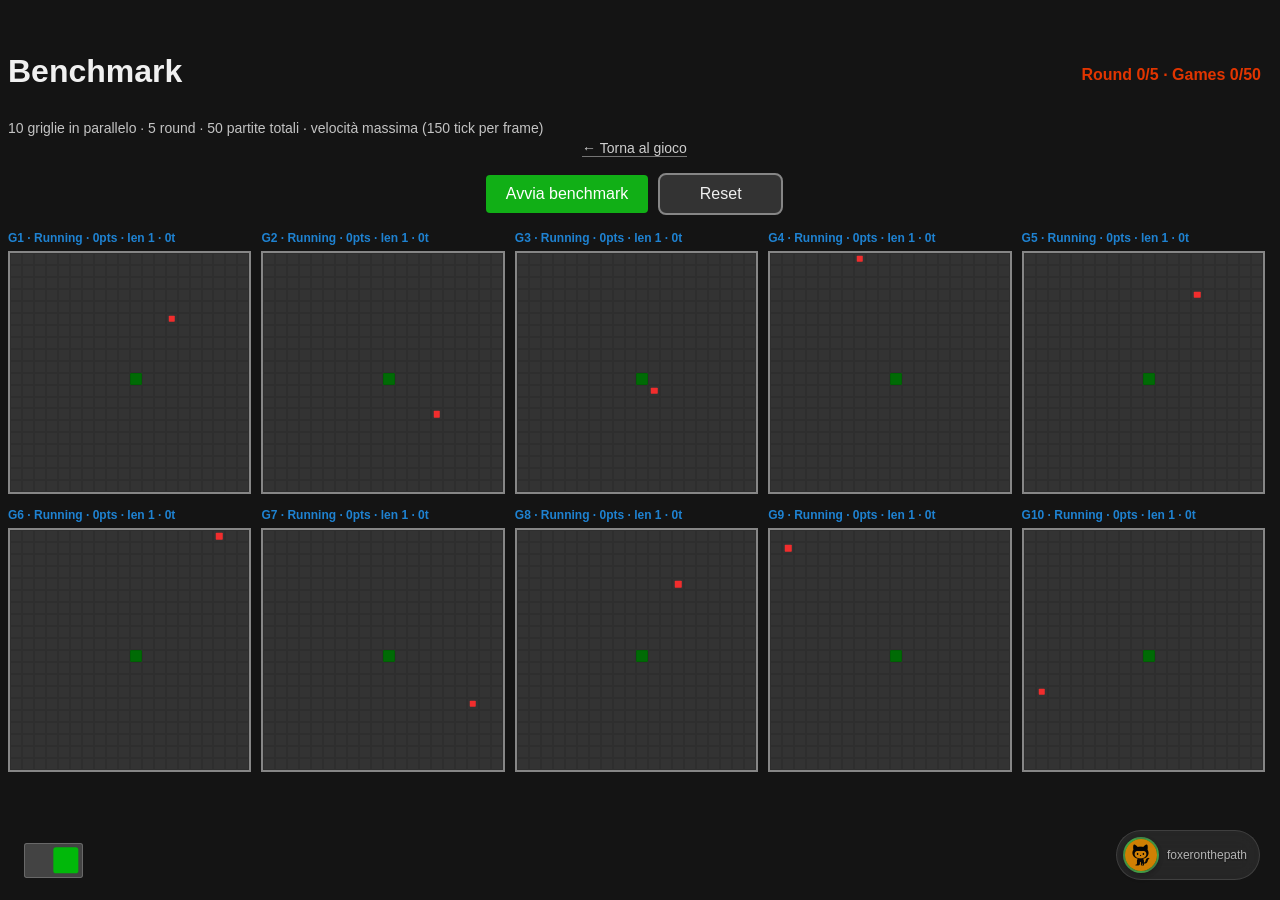
==== benchmark.html @ d87248bb "Add benchmark page and rename files" ====
<!DOCTYPE html>
<html lang="it">
  <head>
    <meta charset="UTF-8" />
    <meta name="viewport" content="width=device-width, initial-scale=1.0" />
    <meta
      name="description"
      content="Benchmark — 50 partite automatiche con Hamilton Solver"
    />
    <title>Benchmark — Snake Game</title>
    <link rel="icon" href="./assets/favicon.png" type="image/png" />
    <link rel="stylesheet" href="style.css" />
    <link rel="stylesheet" href="benchmark.css" />
  </head>
  <body>
    <div class="snow-container"></div>

    <main class="game-container benchmark-page">
      <header class="header">
        <div class="header-top">
          <h1>Benchmark</h1>
          <div class="score" aria-live="polite">
            <span id="progress-text">Round 0/5 · Games 0/50</span>
          </div>
        </div>
        <p class="benchmark-subtitle">
          10 griglie in parallelo · 5 round · 50 partite totali · velocità massima
          (150 tick per frame)
        </p>
        <a class="benchmark-back-link" href="index.html">← Torna al gioco</a>
      </header>

      <section class="controls benchmark-toolbar">
        <div class="buttons">
          <button id="start-btn" type="button">Avvia benchmark</button>
          <button id="reset-btn" type="button">Reset</button>
        </div>
      </section>

      <section id="grids-container" aria-label="Griglie benchmark"></section>

      <section id="report-panel" class="hidden" aria-live="polite">
        <h2>Report finale</h2>
        <div id="report-body"></div>
      </section>
    </main>

    <label class="switch" id="snow-switch-container">
      <input type="checkbox" id="bottom-left-switch" checked />
      <span class="switch-tooltip" id="switch-tooltip">Snow OFF</span>
    </label>

    <div class="developer-credit">
      <div class="logo-container">
        <div class="logo-circle">
          <img
            src="./assets/logo.png"
            alt="Developer Logo"
            class="logo-image"
            onerror="this.style.display='none'; this.nextElementSibling.style.display='block';"
          />
          <span
            class="logo-fallback"
            style="display: none; color: white; font-size: 16px; font-weight: bold; text-shadow: 0 1px 2px rgba(0, 0, 0, 0.5);"
            >R</span
          >
        </div>
        <span class="nickname">foxeronthepath</span>
      </div>
    </div>

    <script src="./js/snow.js"></script>
    <script src="./js/hamilton-solver.js"></script>
    <script src="./js/benchmark.js"></script>
  </body>
</html>
---- style.css ----
* {
  user-select: none;
}


:root {
  --bg-color: rgba(0, 0, 0, 0.92);
  --text-color: #f0f0f0;
  --grid-bg: #333;
  --grid-border: #868686;
  --snake-color: #01b80a;
  --snake-border: #16831b;
  --snake-head-color: #006b05;
  --food-color: #f12d2d;
  --btn-bg-color: #f1f1f1;
  --grid-border-color: rgba(0, 0, 0, 0.1);
}

html {
  scrollbar-gutter: stable;
}

body {
  display: flex;
  flex-direction: column;
  justify-content: center;
  align-items: center;
  background: var(--bg-color);
  color: var(--text-color);
  font-family: Arial, sans-serif;
}

.game-container {
  display: flex;
  flex-direction: column;
  align-items: center;
  width: 100%;
  max-width: 650px;
  position: relative;
  z-index: 10;
}

.header {
  margin-top: 50px;
  text-align: center;
  align-items: center;
  width: 90%;
  transition: all 0.3s ease;
}

.header-top {
  display: flex;
  justify-content: space-between;
  align-items: center;
}

.score {
  font-size: 24px;
  font-weight: bold;
  color: #e23500;
}

.grid {
  display: grid;
  grid-template-columns: repeat(20, 30px);
  grid-template-rows: repeat(20, 30px);
  border: 2px solid var(--grid-border);
  background-color: var(--grid-bg);
  transition: background-color 0.3s, border-color 0.3s;
}

.cell {
  width: 30px;
  height: 30px;
  box-sizing: border-box;
  border: 1px solid var(--grid-border-color);
}

.snake {
  background-color: var(--snake-color);
  border-radius: 10%;
}

.snake-head {
  background-color: var(--snake-head-color);
  border: 1px solid var(--snake-head-border);
  border-radius: 10%;
}

.snake-eye {
  position: absolute;
  width: 6px;
  height: 6px;
  background-color: white;
  border-radius: 10%;
}

.food {
  position: relative;
}

@keyframes pulse {
  0% {
    transform: translate(-50%, -50%) scale(0.8);
  }
  50% {
    transform: translate(-50%, -50%) scale(1);
  }
  100% {
    transform: translate(-50%, -50%) scale(0.8);
  }
}

.food::after {
  content: "";
  position: absolute;
  top: 50%;
  left: 50%;
  transform: translate(-50%, -50%);
  width: 70%;
  height: 70%;
  background-color: var(--food-color);
  border-radius: 10%;
  animation: pulse 1.5s infinite ease-in-out;
}

.controls {
  margin-top: 20px;
  margin-bottom: 60px;
  text-align: center;
}

.control-hints {
  margin-top: 15px;
  max-height: 200px;
  overflow: hidden;
  transition: max-height 0.3s ease-in-out, opacity 0.3s ease-in-out;
  opacity: 1;
}

.control-hints.hidden {
  max-height: 0;
  opacity: 0;
  margin-top: 0;
}

.control-hints p {
  margin-bottom: 8px;
  font-size: 14px;
  color: var(--text-color);
  opacity: 0.8;
}

.control-hints strong {
  color: #ec211a !important;
  font-weight: bold !important;
}

.buttons {
  display: flex;
  gap: 10px;
  justify-content: center;
}

#start-btn,
#pause-btn {
  padding: 10px 20px;
  font-size: 16px;
  color: white;
  border: none;
  border-radius: 4px;
  cursor: pointer;
  transition: transform 0.2s, box-shadow 0.3s, background-color 0.3s;
  position: relative;
  overflow: hidden;
}

#help-btn {
  background: var(--grid-bg);
  color: var(--text-color);
  transition: all 0.3s ease;
  border: 2px solid var(--grid-border);
  border-radius: 8px;
  padding: 12px 16px;
  font-size: 1rem;
  cursor: pointer;
  margin-left: 20px;
  min-width: 110px;
}

#border-mode-btn {
  padding: 10px 20px;
  background-color: var(--food-color);
  font-size: 16px;
  color: white;
  border: none;
  border-radius: 4px;
  cursor: pointer;
  position: relative;
  overflow: hidden;
}


#border-mode-btn.wrap-mode {
  background: #11af16;
  color: white;
}

#start-btn {
  background-color: #11af16;
}

#pause-btn {
  background-color: #2196f3;
}

#start-btn:focus,
#pause-btn:focus,
#help-btn:focus,
#border-mode-btn:focus {
  outline: none;
}

.hidden {
  display: none;
}

.modal {
  position: fixed;
  top: 0;
  left: 0;
  width: 100vw;
  height: 100vh;
  background: rgba(0, 0, 0, 0.5);
  display: flex;
  align-items: center;
  justify-content: center;
  z-index: 1000;
}
.modal-content {
  background: var(--grid-bg);
  color: var(--text-color);
  padding: 32px 24px;
  border-radius: 12px;
  text-align: center;
  min-width: 250px;
  box-shadow: 0 4px 24px rgba(0, 0, 0, 0.2);
}
.modal.hidden {
  display: none;
}

#close-modal-btn {
  margin-top: 12px;
  padding: 12px 24px;
  font-size: 16px;
  background: #11af16;
  color: #fff;
  border: none;
  border-radius: 6px;
  cursor: pointer;
}

#final-score {
  color: #eb1111;
  font-size: 24px;
  font-weight: bold;
  margin-top: 12px;
}

/* Audio Controls */
.controls {
  position: relative;
}

.controls .buttons button:not(#audio-panel-toggle,#help-btn) {
  min-width: 125px;
  text-align: center;
}

.audio-toggle-btn {
  background: var(--grid-bg);
  color: var(--text-color);
  border: 2px solid var(--grid-border);
  border-radius: 8px;
  padding: 12px 16px;
  font-size: 1rem;
  cursor: pointer;
  transition: all 0.3s ease;
}

.audio-panel {
  position: absolute;
  bottom: calc(100% + 8px);
  left: 50%;
  transform: translateX(-50%);
  background: var(--grid-bg);
  border: 2px solid var(--grid-border);
  border-radius: 12px;
  padding: 1rem;
  min-width: 280px;
  box-shadow: 0 6px 20px rgba(0, 0, 0, 0.3);
  z-index: 1000;
}

.audio-panel h3 {
  margin: 0 0 1rem 0;
  color: var(--text-color);
  font-size: 1.1rem;
  text-align: center;
  border-bottom: 1px solid var(--grid-border);
  padding-bottom: 0.5rem;
}

.audio-control-group {
  margin-bottom: 1rem;
}

.audio-control-group:last-child {
  margin-bottom: 0;
}

.audio-control-header {
  display: flex;
  justify-content: space-between;
  align-items: center;
  margin-bottom: 0.5rem;
}

.audio-label {
  color: var(--text-color);
  font-weight: 500;
  font-size: 0.9rem;
}

.toggle-btn {
  background: #4caf50;
  color: white;
  border: none;
  border-radius: 4px;
  padding: 4px 8px;
  font-size: 0.8rem;
  font-weight: bold;
  cursor: pointer;
  transition: all 0.2s ease;
  min-width: 40px;
}

.toggle-btn.active {
  background: #4caf50;
}

.toggle-btn:not(.active) {
  background: #f44336;
}

.volume-control {
  display: flex;
  align-items: center;
  gap: 8px;
}

.volume-label {
  font-size: 0.8rem;
  color: var(--text-color);
  opacity: 0.7;
}

.volume-slider {
  flex: 1;
  height: 6px;
  border-radius: 3px;
  background: var(--grid-border-color);
  outline: none;
  cursor: pointer;
  appearance: none;
}

.volume-slider::-webkit-slider-thumb {
  appearance: none;
  width: 16px;
  height: 16px;
  border-radius: 50%;
  background: var(--snake-color);
  cursor: pointer;
  border: 2px solid var(--text-color);
  transition: all 0.2s ease;
}

.volume-slider::-webkit-slider-thumb:hover {
  transform: scale(1.2);
  box-shadow: 0 2px 6px rgba(0, 0, 0, 0.3);
}

.volume-slider::-moz-range-thumb {
  width: 16px;
  height: 16px;
  border-radius: 50%;
  background: var(--snake-color);
  cursor: pointer;
  border: 2px solid var(--text-color);
  transition: all 0.2s ease;
}

.volume-slider::-moz-range-thumb:hover {
  transform: scale(1.2);
  box-shadow: 0 2px 6px rgba(0, 0, 0, 0.3);
}

.volume-display {
  font-size: 0.8rem;
  color: var(--text-color);
  font-weight: 500;
  min-width: 35px;
  text-align: right;
}

/* Bottom Left Switch */
.switch {
  --false: var(--food-color);
  --true: var(--snake-color);
  position: fixed;
  bottom: 15px;
  left: 20px;
  z-index: 9999;
  cursor: pointer;
}

.switch-tooltip {
  position: absolute;
  bottom: calc(100% + 10px);
  left: 50%;
  transform: translateX(-50%);
  background-color: rgba(0, 0, 0, 0.85);
  color: white;
  padding: 8px 12px;
  border-radius: 6px;
  font-size: 12px;
  font-weight: 500;
  white-space: nowrap;
  opacity: 0;
  pointer-events: none;
  transition: opacity 0.3s ease;
  z-index: 10000;
  min-width: 60px;
  text-align: center;
}

.switch-tooltip::after {
  content: '';
  position: absolute;
  top: 100%;
  left: 50%;
  transform: translateX(-50%);
  border: 5px solid transparent;
  border-top-color: rgba(0, 0, 0, 0.85);
}

.switch-tooltip.show {
  opacity: 1;
}

.switch input[type=checkbox] {
  appearance: none;
  height: 2.2rem;
  width: 3.7rem;
  background-color: rgba(255, 255, 255, 0.2);
  position: relative;
  border-radius: .2em;
  cursor: pointer;
  border: 1px solid rgba(255, 255, 255, 0.2);
}

.switch input[type=checkbox]::before {
  content: '';
  display: block;
  height: 1.9em;
  width: 1.9em;
  transform: translate(-50%, -50%);
  position: absolute;
  top: 50%;
  left: calc(1.9em/2 + .3em);
  background-color: var(--false);
  border-radius: .2em;
  transition: .3s ease;
}

.switch input[type=checkbox]:checked::before {
  background-color: var(--true);
  left: calc(100% - (1.9em/2 + .3em));
}

/* Developer Credit */
.developer-credit {
  position: fixed;
  bottom: 20px;
  right: 20px;
  z-index: 9999;
  display: flex;
  flex-direction: column;
  align-items: flex-end;
  gap: 8px;
}

.benchmark-link {
  display: inline-block;
  padding: 6px 14px;
  font-size: 12px;
  font-weight: 600;
  color: var(--text-color);
  text-decoration: none;
  border-radius: 20px;
  background: rgba(255, 255, 255, 0.1);
  border: 1px solid rgba(255, 255, 255, 0.15);
  backdrop-filter: blur(10px);
  text-shadow: 0 1px 2px rgba(0, 0, 0, 0.8);
  transition: all 0.3s ease;
  user-select: none;
  opacity: 0.8;
}

.benchmark-link:hover {
  opacity: 1;
  transform: scale(1.05);
  background: rgba(155, 89, 182, 0.35);
  border-color: rgba(155, 89, 182, 0.6);
  color: #fff;
}

.logo-container {
  display: flex;
  align-items: center;
  gap: 8px;
  border-radius: 25px;
  padding: 6px 12px 6px 6px;
  backdrop-filter: blur(10px);
  transition: all 0.3s ease;
  opacity: 0.8;
}

.logo-container:hover {
  opacity: 1;
  transform: scale(1.05);
}

.logo-circle {
  width: 32px;
  height: 32px;
  border-radius: 50%;
  background: linear-gradient(
    135deg,
    var(--snake-color),
    var(--snake-head-color)
  );
  display: flex;
  align-items: center;
  justify-content: center;
  box-shadow: 0 2px 8px rgba(0, 0, 0, 0.3);
  border: 2px solid rgba(255, 255, 255, 0.3);
}

.logo-image {
  width: 100%;
  height: 100%;
  object-fit: cover;
  border-radius: 50%;
  transition: all 0.3s ease;
}

.nickname {
  color: var(--text-color);
  font-size: 12px;
  font-weight: 500;
  transition: all 0.3s ease;
  opacity: 0.9;
  user-select: none;
}

.logo-container {
  background: rgba(255, 255, 255, 0.1);
  border: 1px solid rgba(255, 255, 255, 0.15);
}

.nickname {
  text-shadow: 0 1px 2px rgba(0, 0, 0, 0.8);
}

::-webkit-scrollbar {
  width: 0.7em;
}

::-webkit-scrollbar-track {
  background: var(--grid-bg);
}

::-webkit-scrollbar-thumb {
  background: var(--snake-color);
  border-radius: 5px;
}

/* Snow Effect */
.snow-container {
  position: fixed;
  top: 0;
  left: 0;
  overflow: hidden;
  width: 100vw;
  height: 100vh;
  z-index: 1;
  pointer-events: none;
  opacity: 1;
  transition: opacity 0.8s ease-out;
}

.snow-container.fade-out {
  opacity: 0;
}

.snowflake {
  position: absolute;
  background-color: white;
  border-radius: 30%;
  opacity: 0.8;
  pointer-events: none;
}

@keyframes fall {
  0% {
    opacity: 0;
    transform: translateY(0);
  }
  10% {
    opacity: 1;
  }
  100% {
    opacity: 0.5;
    transform: translateY(100vh);
  }
}

@keyframes diagonal-fall {
  0% {
    opacity: 0;
    transform: translate(0, 0);
  }
  10% {
    opacity: 1;
  }
  100% {
    opacity: 0.25;
    transform: translate(10vw, 100vh);
  }
}
---- benchmark.css ----
/* Benchmark page — extends style.css */

.benchmark-page {
  max-width: 1320px;
  width: 100%;
  padding: 0 12px 48px;
}

.benchmark-page .header {
  margin-top: 24px;
  width: 100%;
}

.benchmark-page .header-top {
  flex-wrap: wrap;
  gap: 12px;
}

.benchmark-subtitle {
  margin: 8px 0 0;
  font-size: 14px;
  opacity: 0.8;
  text-align: left;
  width: 100%;
}

.benchmark-toolbar {
  margin-top: 16px;
  margin-bottom: 8px;
  width: 100%;
}

.benchmark-toolbar .buttons {
  flex-wrap: wrap;
  align-items: center;
  gap: 10px;
}

#reset-btn {
  background: var(--grid-bg);
  color: var(--text-color);
  border: 2px solid var(--grid-border);
  border-radius: 8px;
  padding: 10px 20px;
  font-size: 16px;
  cursor: pointer;
  min-width: 125px;
}

#reset-btn:disabled {
  opacity: 0.5;
  cursor: not-allowed;
}

#progress-text {
  font-size: 16px;
  font-weight: bold;
  color: #e23500;
  margin-left: 8px;
}

#grids-container {
  display: grid;
  grid-template-columns: repeat(5, 1fr);
  gap: 14px;
  width: 100%;
  margin-top: 8px;
}

@media (max-width: 1100px) {
  #grids-container {
    grid-template-columns: repeat(2, 1fr);
  }
}

@media (max-width: 520px) {
  #grids-container {
    grid-template-columns: 1fr;
  }
}

.grid-wrapper {
  display: flex;
  flex-direction: column;
  align-items: stretch;
}

.grid-status {
  font-size: 12px;
  font-weight: bold;
  margin-bottom: 6px;
  opacity: 0.85;
  white-space: nowrap;
  overflow: hidden;
  text-overflow: ellipsis;
}

.grid-status.status-idle {
  opacity: 0.65;
}

.grid-status.status-running {
  color: #2196f3;
}

.grid-status.status-win {
  color: var(--snake-color);
}

.grid-status.status-lose {
  color: var(--food-color);
}

.grid-status.status-timeout {
  color: #f5b041;
}

.benchmark-grid {
  display: grid;
  grid-template-columns: repeat(20, 1fr);
  grid-template-rows: repeat(20, 1fr);
  border: 2px solid var(--grid-border);
  background-color: var(--grid-bg);
  width: 100%;
  aspect-ratio: 1;
  transition: background-color 0.3s, border-color 0.3s;
}

.benchmark-grid .cell {
  width: auto;
  height: auto;
  min-width: 0;
  min-height: 0;
  box-sizing: border-box;
  border: 1px solid var(--grid-border-color);
}

.benchmark-grid .food::after {
  width: 65%;
  height: 65%;
}

#report-panel {
  width: 100%;
  margin-top: 24px;
  padding: 24px 20px;
  background: var(--grid-bg);
  border: 2px solid var(--grid-border);
  border-radius: 12px;
  box-shadow: 0 4px 24px rgba(0, 0, 0, 0.2);
}

#report-panel h2 {
  margin: 0 0 16px;
  text-align: center;
}

#report-panel h3 {
  margin: 20px 0 10px;
  font-size: 1rem;
  color: var(--text-color);
  opacity: 0.9;
  border-bottom: 1px solid var(--grid-border);
  padding-bottom: 6px;
}

.report-summary {
  display: grid;
  grid-template-columns: repeat(auto-fill, minmax(120px, 1fr));
  gap: 10px;
}

.stat-card {
  background: rgba(0, 0, 0, 0.25);
  border: 1px solid var(--grid-border-color);
  border-radius: 8px;
  padding: 12px 8px;
  text-align: center;
}

.stat-card.win .stat-value {
  color: var(--snake-color);
}

.stat-card.lose .stat-value {
  color: var(--food-color);
}

.stat-card.timeout .stat-value {
  color: #f5b041;
}

.stat-card.rate .stat-value {
  color: #e23500;
}

.stat-value {
  display: block;
  font-size: 1.5rem;
  font-weight: bold;
}

.stat-label {
  display: block;
  font-size: 12px;
  opacity: 0.75;
  margin-top: 4px;
}

.report-table {
  width: 100%;
  border-collapse: collapse;
  font-size: 14px;
}

.report-table th,
.report-table td {
  border-bottom: 1px solid var(--grid-border-color);
  padding: 8px 10px;
  text-align: left;
}

.report-table th {
  opacity: 0.8;
  font-weight: bold;
}

.win-cell {
  color: var(--snake-color);
  font-weight: bold;
}

.lose-cell {
  color: var(--food-color);
  font-weight: bold;
}

.detail-table {
  max-height: 300px;
  display: block;
  overflow: auto;
}

.detail-table thead,
.detail-table tbody {
  display: table;
  width: 100%;
}

.status-win {
  color: var(--snake-color);
  font-weight: bold;
}

.status-lose {
  color: var(--food-color);
  font-weight: bold;
}

.status-timeout {
  color: #f5b041;
  font-weight: bold;
}

.report-note {
  margin: 16px 0 0;
  font-size: 13px;
  opacity: 0.7;
  text-align: center;
}

.benchmark-back-link {
  display: inline-block;
  margin-top: 4px;
  font-size: 14px;
  color: var(--text-color);
  opacity: 0.85;
  text-decoration: none;
  border-bottom: 1px solid var(--grid-border);
}

.benchmark-back-link:hover {
  opacity: 1;
  color: var(--snake-color);
}
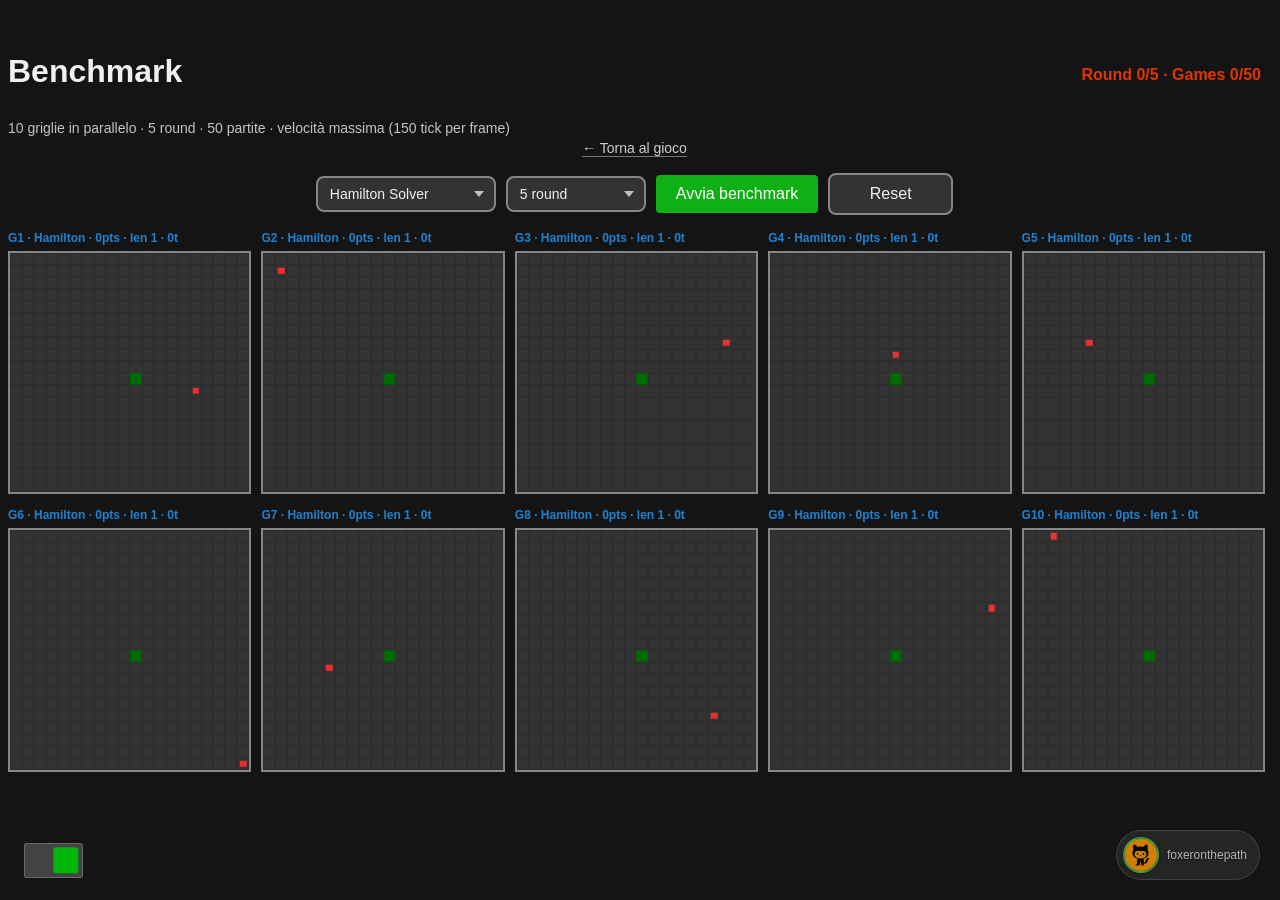
==== commit c62c81c8: "Add rounds select to benchmark page" ====
--- a/benchmark.html
+++ b/benchmark.html
@@ -5,7 +5,7 @@
     <meta name="viewport" content="width=device-width, initial-scale=1.0" />
     <meta
       name="description"
-      content="Benchmark — 50 partite automatiche con Hamilton Solver"
+      content="Benchmark — 50 partite automatiche per testare gli autopilot"
     />
     <title>Benchmark — Snake Game</title>
     <link rel="icon" href="./assets/favicon.png" type="image/png" />
@@ -23,15 +23,30 @@
             <span id="progress-text">Round 0/5 · Games 0/50</span>
           </div>
         </div>
-        <p class="benchmark-subtitle">
-          10 griglie in parallelo · 5 round · 50 partite totali · velocità massima
-          (150 tick per frame)
+        <p class="benchmark-subtitle" id="benchmark-subtitle">
+          10 griglie in parallelo · velocità massima (150 tick per frame)
         </p>
         <a class="benchmark-back-link" href="index.html">← Torna al gioco</a>
       </header>
 
       <section class="controls benchmark-toolbar">
         <div class="buttons">
+          <div class="benchmark-select-wrap">
+            <select id="autopilot-select" class="benchmark-select" aria-label="Seleziona autopilota">
+              <option value="hamilton">Hamilton Solver</option>
+              <option value="smart">Smart Autopilot</option>
+              <option value="lawnmower">Lawnmower</option>
+            </select>
+          </div>
+          <div class="benchmark-select-wrap">
+            <select id="rounds-select" class="benchmark-select" aria-label="Numero di round">
+              <option value="1">1 round</option>
+              <option value="3">3 round</option>
+              <option value="5" selected>5 round</option>
+              <option value="10">10 round</option>
+              <option value="20">20 round</option>
+            </select>
+          </div>
           <button id="start-btn" type="button">Avvia benchmark</button>
           <button id="reset-btn" type="button">Reset</button>
         </div>
@@ -70,6 +85,7 @@
     </div>
 
     <script src="./js/snow.js"></script>
+    <script src="./js/autopilot.js"></script>
     <script src="./js/hamilton-solver.js"></script>
     <script src="./js/benchmark.js"></script>
   </body>
--- a/benchmark.css
+++ b/benchmark.css
@@ -34,6 +34,57 @@
   flex-wrap: wrap;
   align-items: center;
   gap: 10px;
+}
+
+.benchmark-select-wrap {
+  position: relative;
+  display: inline-block;
+}
+
+.benchmark-select-wrap::after {
+  content: "";
+  position: absolute;
+  right: 12px;
+  top: 50%;
+  transform: translateY(-50%);
+  pointer-events: none;
+  border-left: 5px solid transparent;
+  border-right: 5px solid transparent;
+  border-top: 6px solid var(--text-color);
+  opacity: 0.75;
+}
+
+.benchmark-select {
+  appearance: none;
+  -webkit-appearance: none;
+  -moz-appearance: none;
+  padding: 8px 36px 8px 12px;
+  font-size: 14px;
+  color: var(--text-color);
+  background: var(--grid-bg);
+  border: 2px solid var(--grid-border);
+  border-radius: 8px;
+  cursor: pointer;
+  min-width: 140px;
+}
+
+#autopilot-select {
+  min-width: 180px;
+}
+
+.benchmark-select:disabled {
+  opacity: 0.5;
+  cursor: not-allowed;
+}
+
+.benchmark-select:focus,
+.benchmark-select:focus-visible,
+.benchmark-select:active,
+.benchmark-select:hover {
+  outline: none;
+  border-color: var(--grid-border);
+  background: var(--grid-bg);
+  color: var(--text-color);
 }
 
 #reset-btn {
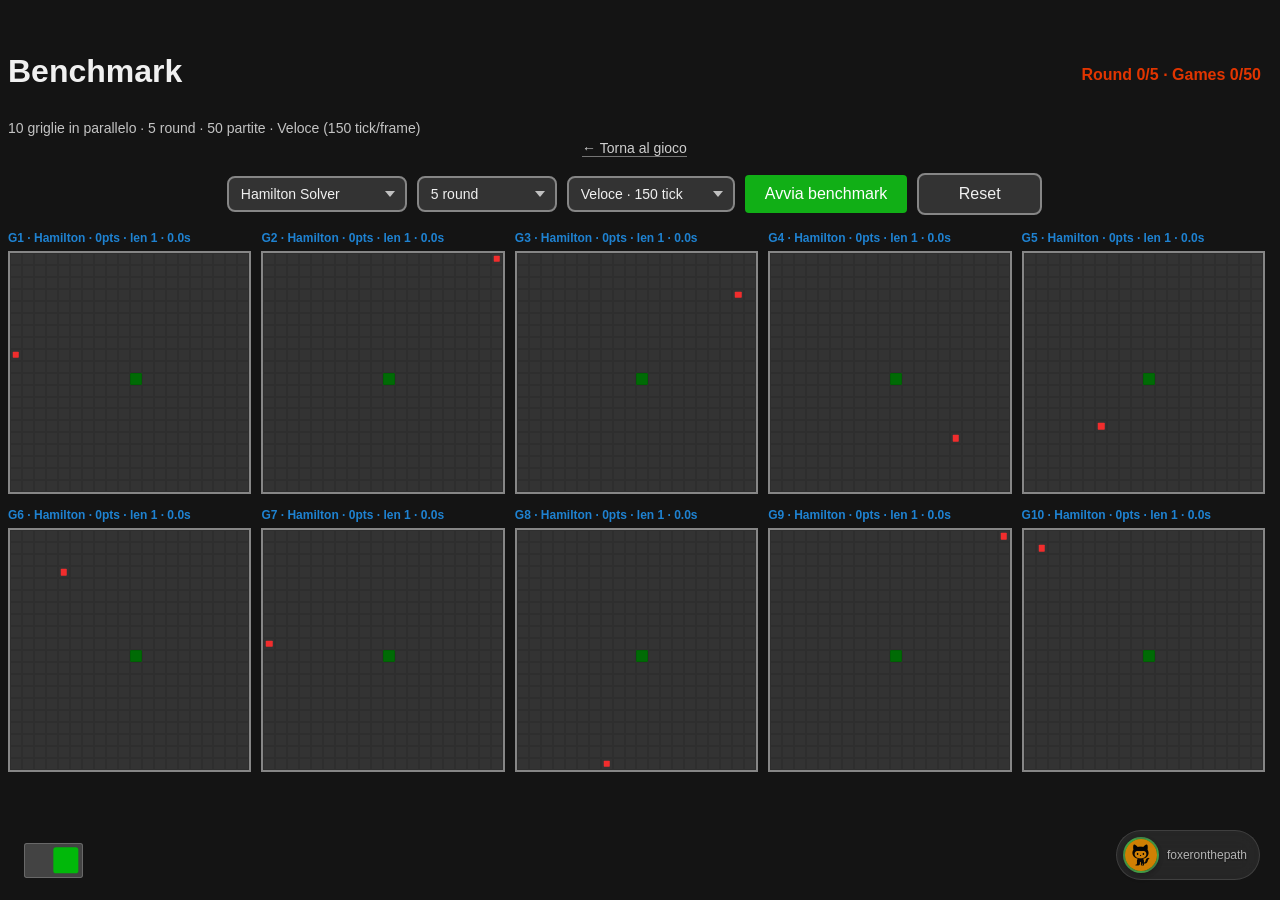
==== commit ef9c5ff9: "Add speed select to benchmark page" ====
--- a/benchmark.html
+++ b/benchmark.html
@@ -24,7 +24,7 @@
           </div>
         </div>
         <p class="benchmark-subtitle" id="benchmark-subtitle">
-          10 griglie in parallelo · velocità massima (150 tick per frame)
+          10 griglie in parallelo · simulazione accelerata
         </p>
         <a class="benchmark-back-link" href="index.html">← Torna al gioco</a>
       </header>
@@ -45,6 +45,15 @@
               <option value="5" selected>5 round</option>
               <option value="10">10 round</option>
               <option value="20">20 round</option>
+            </select>
+          </div>
+          <div class="benchmark-select-wrap">
+            <select id="speed-select" class="benchmark-select" aria-label="Velocità simulazione">
+              <option value="slow">Lenta · 25 tick</option>
+              <option value="normal">Normale · 75 tick</option>
+              <option value="fast" selected>Veloce · 150 tick</option>
+              <option value="turbo">Turbo · 300 tick</option>
+              <option value="max">Massima · 600 tick</option>
             </select>
           </div>
           <button id="start-btn" type="button">Avvia benchmark</button>
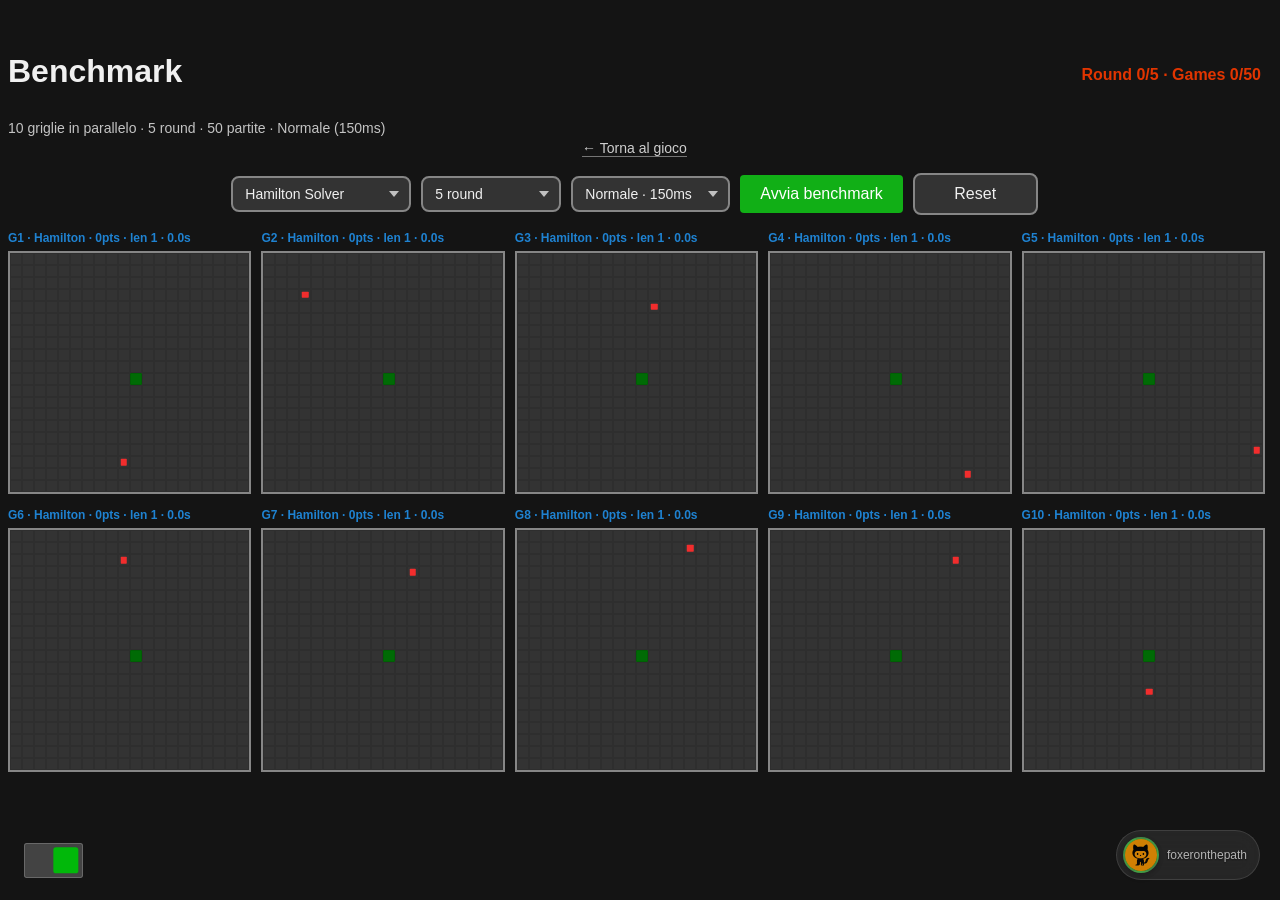
==== commit f50fe25d: "Add new speed presets to benchmark page" ====
--- a/benchmark.html
+++ b/benchmark.html
@@ -49,11 +49,9 @@
           </div>
           <div class="benchmark-select-wrap">
             <select id="speed-select" class="benchmark-select" aria-label="Velocità simulazione">
-              <option value="slow">Lenta · 25 tick</option>
-              <option value="normal">Normale · 75 tick</option>
-              <option value="fast" selected>Veloce · 150 tick</option>
-              <option value="turbo">Turbo · 300 tick</option>
-              <option value="max">Massima · 600 tick</option>
+              <option value="normal" selected>Normale · 150ms</option>
+              <option value="fast">Veloce · 10ms</option>
+              <option value="turbo">Turbo · 1ms</option>
             </select>
           </div>
           <button id="start-btn" type="button">Avvia benchmark</button>
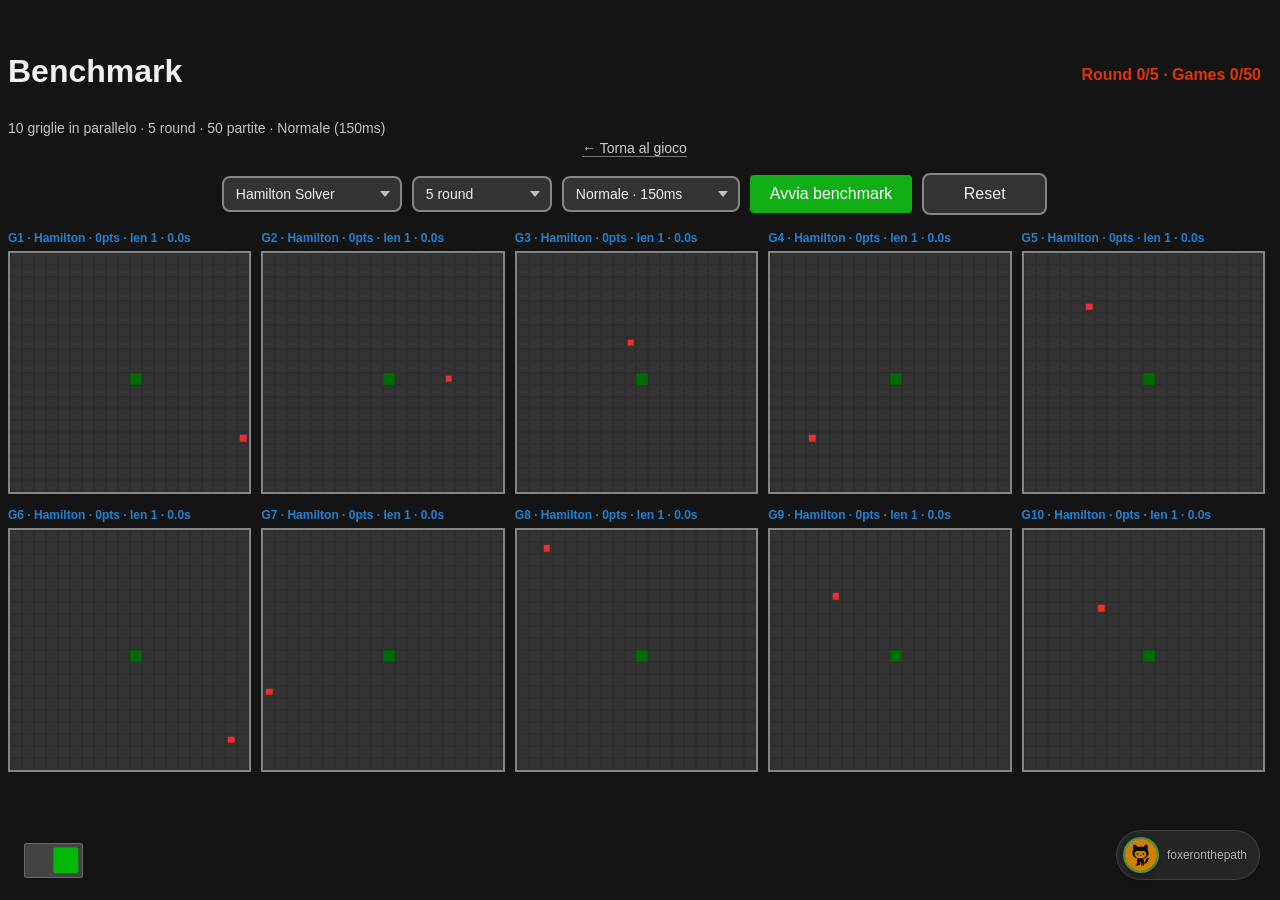
==== commit 80c53349: "Add extreme speed preset to benchmark page" ====
--- a/benchmark.html
+++ b/benchmark.html
@@ -52,6 +52,7 @@
               <option value="normal" selected>Normale · 150ms</option>
               <option value="fast">Veloce · 10ms</option>
               <option value="turbo">Turbo · 1ms</option>
+              <option value="extreme">Extreme · 1ms burst</option>
             </select>
           </div>
           <button id="start-btn" type="button">Avvia benchmark</button>
--- a/benchmark.css
+++ b/benchmark.css
@@ -320,6 +320,44 @@
   text-align: center;
 }
 
+.report-charts {
+  display: grid;
+  grid-template-columns: repeat(2, 1fr);
+  gap: 16px;
+  margin-bottom: 8px;
+}
+
+@media (max-width: 900px) {
+  .report-charts {
+    grid-template-columns: 1fr;
+  }
+}
+
+.chart-card {
+  background: rgba(0, 0, 0, 0.2);
+  border: 1px solid var(--grid-border-color);
+  border-radius: 10px;
+  padding: 12px 12px 8px;
+}
+
+.chart-card.chart-wide {
+  grid-column: 1 / -1;
+}
+
+.chart-card h4 {
+  margin: 0 0 10px;
+  font-size: 13px;
+  font-weight: 600;
+  color: var(--text-color);
+  opacity: 0.9;
+}
+
+.report-chart {
+  display: block;
+  width: 100%;
+  height: 220px;
+}
+
 .benchmark-back-link {
   display: inline-block;
   margin-top: 4px;
